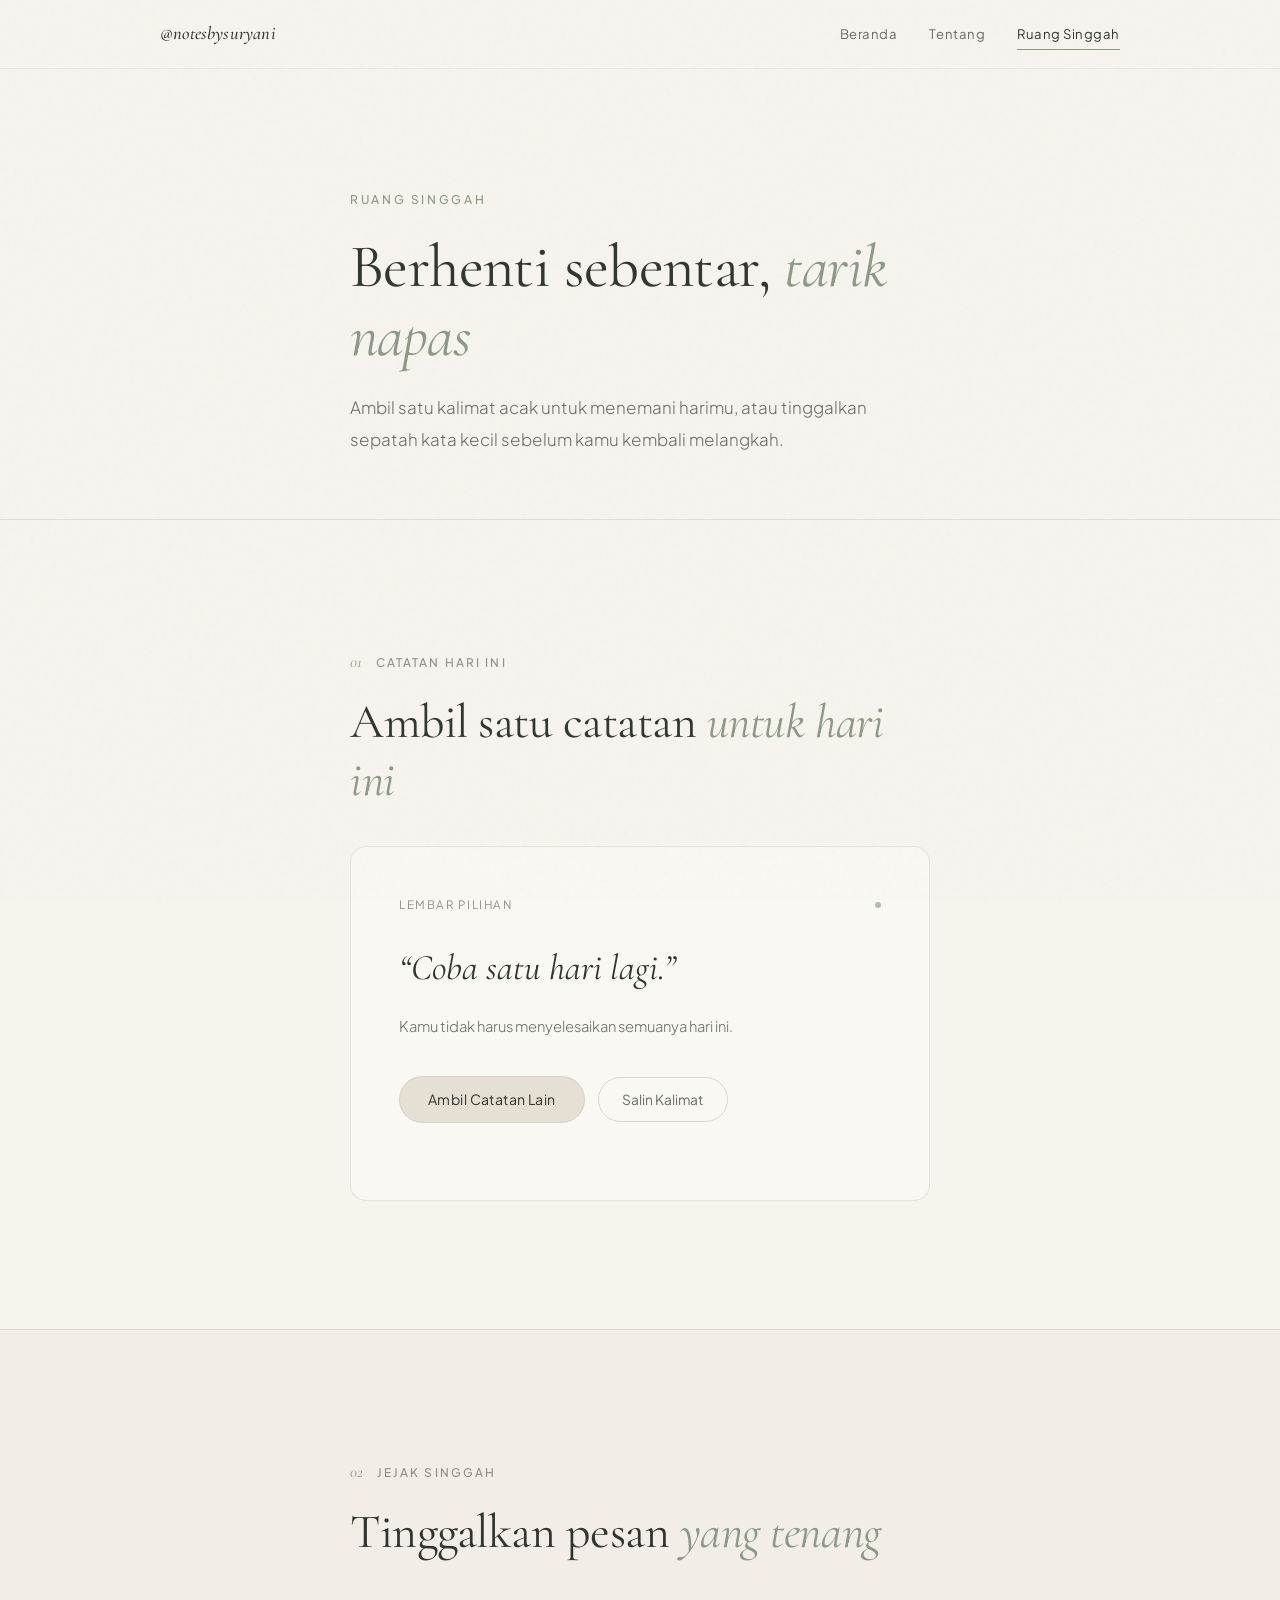
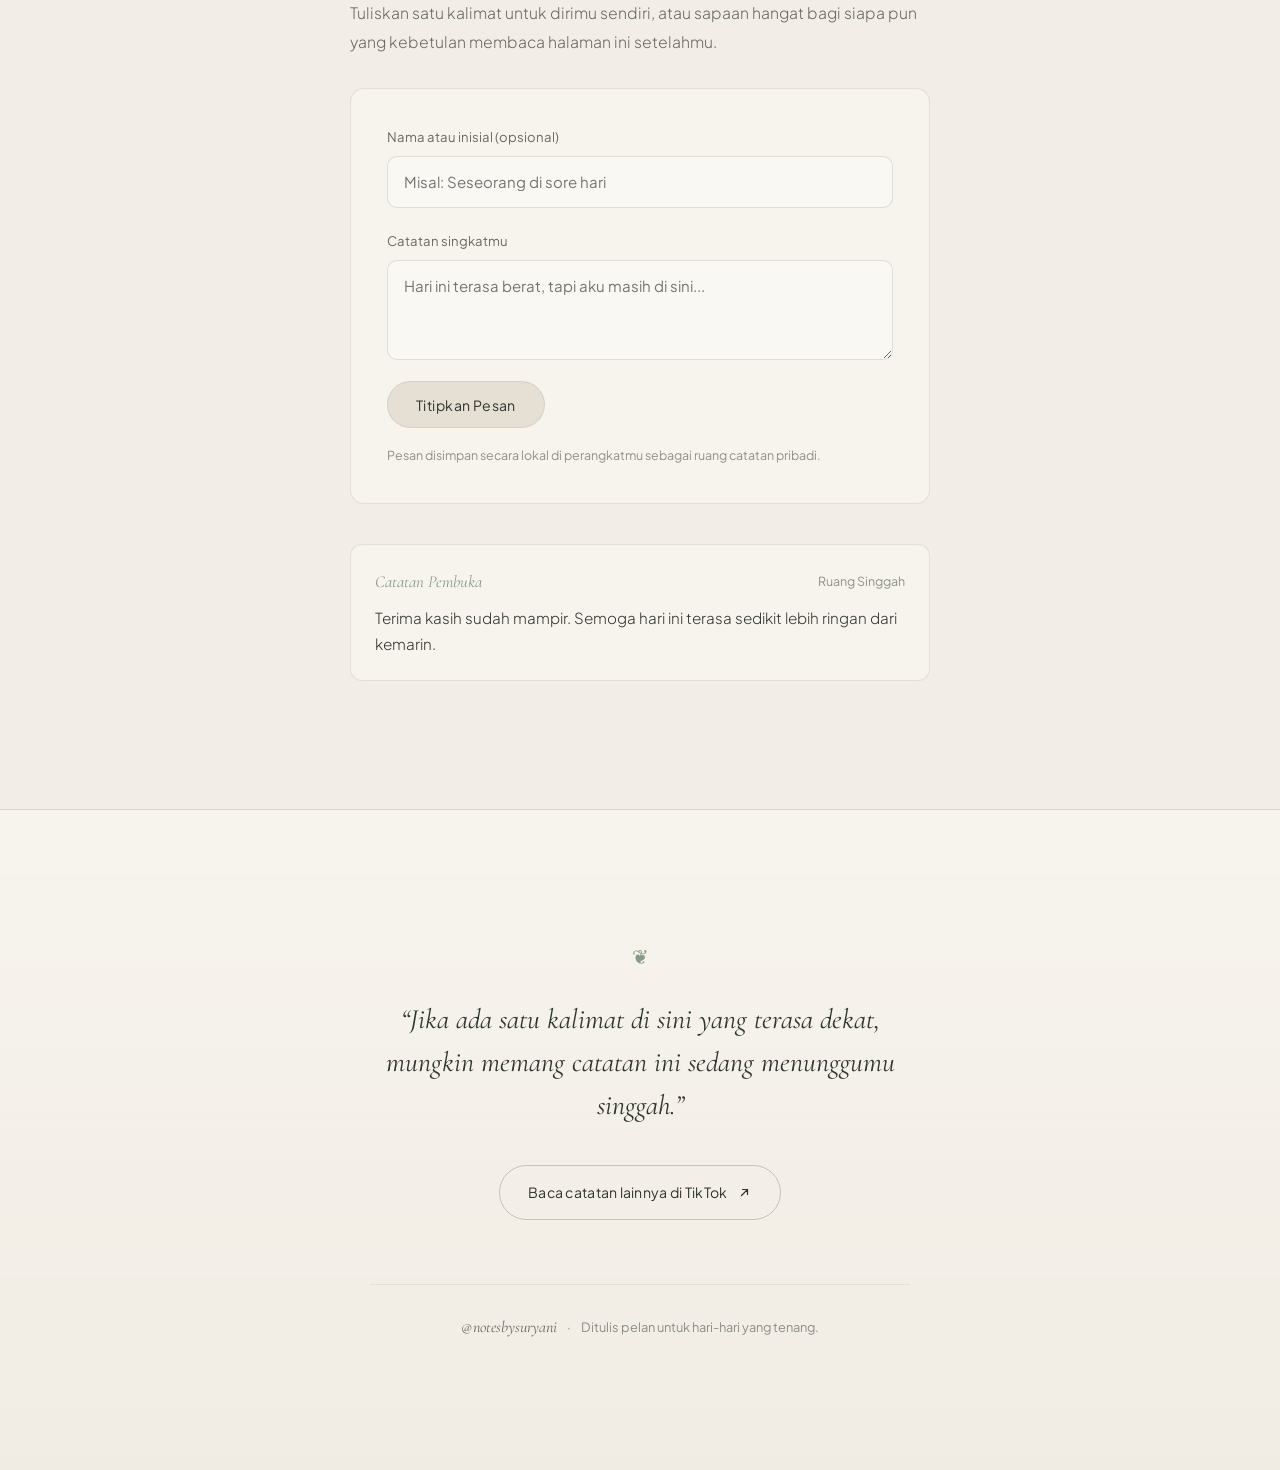
==== ruang-singgah.html @ 0a3e6094 "Add Tentang and Ruang Singgah pages" ====
<!DOCTYPE html>
<html lang="id">
<head>
  <meta charset="UTF-8" />
  <meta name="viewport" content="width=device-width, initial-scale=1.0" />
  <title>Ruang Singgah — Notes by Suryani</title>
  <meta
    name="description"
    content="Ambil satu catatan untuk hari ini dan tinggalkan jejak singkat di Ruang Singgah Notes by Suryani."
  />

  <link rel="preconnect" href="https://fonts.googleapis.com" />
  <link rel="preconnect" href="https://fonts.gstatic.com" crossorigin />
  <link
    href="https://fonts.googleapis.com/css2?family=Cormorant+Garamond:ital,wght@0,400;0,500;0,600;1,400;1,500;1,600&family=Plus+Jakarta+Sans:wght@300;400;500&display=swap"
    rel="stylesheet"
  />

  <link rel="stylesheet" href="styles.css" />
</head>
<body>
  <div class="paper-grain" aria-hidden="true"></div>

  <header class="site-header">
    <div class="container header-inner">
      <a href="index.html" class="brand-mark">@notesbysuryani</a>
      <nav class="site-nav" aria-label="Navigasi utama">
        <a href="index.html">Beranda</a>
        <a href="tentang.html">Tentang</a>
        <a href="ruang-singgah.html" class="is-active" aria-current="page">Ruang Singgah</a>
      </nav>
    </div>
  </header>

  <main>
    <!-- Page Hero -->
    <section class="page-hero section" aria-labelledby="lounge-title">
      <div class="container reading-column">
        <p class="eyebrow reveal">Ruang Singgah</p>
        <h1 id="lounge-title" class="page-title reveal">
          Berhenti sebentar, <em>tarik napas</em>
        </h1>
        <p class="page-lead reveal">
          Ambil satu kalimat acak untuk menemani harimu, atau tinggalkan
          sepatah kata kecil sebelum kamu kembali melangkah.
        </p>
      </div>
    </section>

    <!-- Fitur 1: Ambil Satu Catatan untuk Hari Ini -->
    <section class="draw-section section" aria-labelledby="draw-title">
      <div class="container reading-column">
        <div class="section-meta reveal">
          <span class="section-num">01</span>
          <span class="section-label">Catatan Hari Ini</span>
        </div>
        <h2 id="draw-title" class="section-title reveal">
          Ambil satu catatan <em>untuk hari ini</em>
        </h2>

        <div class="draw-card reveal" aria-live="polite">
          <div class="draw-card-top">
            <span id="draw-note-num" class="note-tag">Lembar Pilihan</span>
            <span class="note-dot" aria-hidden="true"></span>
          </div>

          <blockquote id="draw-note-text" class="draw-quote">
            “Coba satu hari lagi.”
          </blockquote>

          <p id="draw-note-caption" class="draw-caption">
            Kamu tidak harus menyelesaikan semuanya hari ini.
          </p>

          <div class="draw-actions">
            <button type="button" id="btn-draw-note" class="btn-soft">
              <span>Ambil Catatan Lain</span>
            </button>
            <button type="button" id="btn-copy-note" class="btn-ghost">
              Salin Kalimat
            </button>
          </div>
          <p id="copy-feedback" class="copy-feedback" role="status"></p>
        </div>
      </div>
    </section>

    <!-- Fitur 2: Jejak Singgah (Kotak Pesan Pembaca) -->
    <section class="guestbook section" aria-labelledby="guestbook-title">
      <div class="container reading-column">
        <div class="section-meta reveal">
          <span class="section-num">02</span>
          <span class="section-label">Jejak Singgah</span>
        </div>
        <h2 id="guestbook-title" class="section-title reveal">
          Tinggalkan pesan <em>yang tenang</em>
        </h2>
        <p class="prose-intro reveal">
          Tuliskan satu kalimat untuk dirimu sendiri, atau sapaan hangat bagi
          siapa pun yang kebetulan membaca halaman ini setelahmu.
        </p>

        <form id="guestbook-form" class="guestbook-form reveal">
          <div class="form-field">
            <label for="visitor-name">Nama atau inisial (opsional)</label>
            <input
              type="text"
              id="visitor-name"
              name="visitorName"
              maxlength="40"
              placeholder="Misal: Seseorang di sore hari"
              autocomplete="off"
            />
          </div>

          <div class="form-field">
            <label for="visitor-message">Catatan singkatmu</label>
            <textarea
              id="visitor-message"
              name="visitorMessage"
              rows="3"
              maxlength="240"
              required
              placeholder="Hari ini terasa berat, tapi aku masih di sini..."
            ></textarea>
          </div>

          <div class="form-footer">
            <button type="submit" class="btn-soft">Titipkan Pesan</button>
            <span class="form-hint">
              Pesan disimpan secara lokal di perangkatmu sebagai ruang catatan pribadi.
            </span>
          </div>
        </form>

        <div id="guestbook-list" class="guestbook-list" aria-live="polite"></div>
      </div>
    </section>
  </main>

  <footer class="site-footer section" aria-label="Penutup">
    <div class="container footer-inner">
      <div class="footer-ornament reveal" aria-hidden="true">❦</div>
      <p class="footer-whisper reveal">
        “Jika ada satu kalimat di sini yang terasa dekat, mungkin memang catatan
        ini sedang menunggumu singgah.”
      </p>

      <div class="footer-cta reveal">
        <a
          href="https://www.tiktok.com/@notesbysuryani"
          target="_blank"
          rel="noopener noreferrer"
          class="btn-tiktok"
        >
          <span>Baca catatan lainnya di TikTok</span>
          <svg
            width="15"
            height="15"
            viewBox="0 0 15 15"
            fill="none"
            aria-hidden="true"
          >
            <path
              d="M4.5 10.5L10.5 4.5M10.5 4.5H5.5M10.5 4.5V9.5"
              stroke="currentColor"
              stroke-width="1.2"
              stroke-linecap="round"
              stroke-linejoin="round"
            />
          </svg>
        </a>
      </div>

      <div class="footer-bottom reveal">
        <a
          href="https://www.tiktok.com/@notesbysuryani"
          target="_blank"
          rel="noopener noreferrer"
          class="footer-handle"
        >
          @notesbysuryani
        </a>
        <span class="footer-sep" aria-hidden="true">·</span>
        <span class="footer-note">Ditulis pelan untuk hari-hari yang tenang.</span>
      </div>
    </div>
  </footer>

  <script src="script.js"></script>
</body>
</html>
---- styles.css ----
/* =========================================================
   Notes by Suryani — Editorial Digital Journal Stylesheet
   Palette:
   - Warm Cream / Kertas Linen: #F7F4EE
   - Muted Sage Green:          #8A9A86
   - Warm Earthy Beige:         #E6DFD3
   - Deep Olive Charcoal:       #2F362F
   ========================================================= */

:root {
  --bg-linen: #F7F4EE;
  --bg-card: #FAF8F3;
  --accent-sage: #8A9A86;
  --accent-sage-soft: rgba(138, 154, 134, 0.16);
  --accent-beige: #E6DFD3;
  --text-main: #2F362F;
  --text-muted: rgba(47, 54, 47, 0.72);
  --text-soft: rgba(47, 54, 47, 0.52);
  --border-hairline: rgba(47, 54, 47, 0.11);

  --font-serif: 'Cormorant Garamond', Georgia, 'Times New Roman', serif;
  --font-sans: 'Plus Jakarta Sans', -apple-system, BlinkMacSystemFont, 'Segoe UI', sans-serif;

  --max-width: 1040px;
  --reading-width: 660px;

  --ease-calm: cubic-bezier(0.22, 1, 0.36, 1);
}

*,
*::before,
*::after {
  box-sizing: border-box;
}

html {
  scroll-behavior: smooth;
  font-size: 16px;
  -webkit-font-smoothing: antialiased;
  -moz-osx-font-smoothing: grayscale;
}

body {
  margin: 0;
  background-color: var(--bg-linen);
  color: var(--text-main);
  font-family: var(--font-sans);
  font-weight: 400;
  line-height: 1.8;
  overflow-x: hidden;
}

::selection {
  background-color: var(--accent-beige);
  color: var(--text-main);
}

/* Subtle linen paper grain overlay */
.paper-grain {
  position: fixed;
  inset: 0;
  pointer-events: none;
  z-index: 999;
  opacity: 0.032;
  background-image: url("data:image/svg+xml,%3Csvg viewBox='0 0 200 200' xmlns='http://www.w3.org/2000/svg'%3E%3Cfilter id='noiseFilter'%3E%3CfeTurbulence type='fractalNoise' baseFrequency='0.85' numOctaves='3' stitchTiles='stitch'/%3E%3C/filter%3E%3Crect width='100%25' height='100%25' filter='url(%23noiseFilter)'/%3E%3C/svg%3E");
}

/* Layout helpers */
.container {
  width: 100%;
  max-width: var(--max-width);
  margin: 0 auto;
  padding: 0 clamp(1.25rem, 4vw, 2.5rem);
}

.reading-column {
  max-width: var(--reading-width);
  margin-left: auto;
  margin-right: auto;
}

.section {
  padding: clamp(4.5rem, 10vw, 8.5rem) 0;
}

/* Header */
.site-header {
  position: sticky;
  top: 0;
  z-index: 50;
  background-color: rgba(247, 244, 238, 0.86);
  backdrop-filter: blur(10px);
  -webkit-backdrop-filter: blur(10px);
  border-bottom: 1px solid rgba(47, 54, 47, 0.06);
}

.header-inner {
  display: flex;
  align-items: center;
  justify-content: space-between;
  height: 68px;
}

.brand-mark {
  font-family: var(--font-serif);
  font-style: italic;
  font-size: 1.15rem;
  font-weight: 500;
  letter-spacing: 0.01em;
  color: var(--text-main);
  text-decoration: none;
  transition: opacity 0.3s ease;
}

.brand-mark:hover {
  opacity: 0.72;
}

.site-nav {
  display: flex;
  align-items: center;
  gap: clamp(1rem, 3vw, 2rem);
}

.site-nav a {
  font-size: 0.82rem;
  font-weight: 400;
  letter-spacing: 0.04em;
  color: var(--text-muted);
  text-decoration: none;
  transition: color 0.3s ease;
}

.site-nav a:hover,
.site-nav a:focus-visible {
  color: var(--text-main);
}

.site-nav a.is-active {
  color: var(--text-main);
  position: relative;
}

.site-nav a.is-active::after {
  content: '';
  position: absolute;
  left: 0;
  right: 0;
  bottom: -4px;
  height: 1px;
  background-color: var(--accent-sage);
}

/* Hero Section */
.hero {
  min-height: calc(100svh - 68px);
  display: flex;
  flex-direction: column;
  justify-content: center;
  align-items: center;
  text-align: center;
  padding-top: clamp(3rem, 8vh, 6rem);
  padding-bottom: clamp(3rem, 8vh, 5rem);
  position: relative;
}

.hero-inner {
  max-width: 720px;
}

.eyebrow {
  margin: 0 0 1.35rem;
  font-size: 0.75rem;
  font-weight: 500;
  letter-spacing: 0.22em;
  text-transform: uppercase;
  color: var(--accent-sage);
}

.hero-title {
  margin: 0;
  font-family: var(--font-serif);
  font-weight: 400;
  font-size: clamp(3.1rem, 8.2vw, 5.6rem);
  line-height: 1.06;
  letter-spacing: -0.015em;
  color: var(--text-main);
}

.hero-title em {
  font-style: italic;
  font-weight: 400;
  color: var(--accent-sage);
}

.hero-subtitle {
  margin: 1.75rem auto 0;
  max-width: 540px;
  font-size: clamp(0.98rem, 1.8vw, 1.1rem);
  font-weight: 300;
  line-height: 1.85;
  color: var(--text-muted);
}

.hero-action {
  margin-top: 2.75rem;
}

.btn-soft {
  display: inline-flex;
  align-items: center;
  gap: 0.65rem;
  padding: 0.85rem 1.75rem;
  border-radius: 999px;
  background-color: var(--accent-beige);
  color: var(--text-main);
  font-size: 0.88rem;
  font-weight: 400;
  letter-spacing: 0.03em;
  text-decoration: none;
  border: 1px solid rgba(47, 54, 47, 0.08);
  transition:
    background-color 0.4s var(--ease-calm),
    transform 0.4s var(--ease-calm),
    border-color 0.4s var(--ease-calm);
}

.btn-soft:hover,
.btn-soft:focus-visible {
  background-color: #DED5C6;
  border-color: rgba(47, 54, 47, 0.16);
  transform: translateY(-2px);
}

.btn-arrow {
  transition: transform 0.4s var(--ease-calm);
}

.btn-soft:hover .btn-arrow {
  transform: translateY(3px);
}

.hero-divider {
  margin-top: clamp(3.5rem, 8vh, 5.5rem);
  display: flex;
  justify-content: center;
}

.divider-line {
  width: 1px;
  height: 52px;
  background: linear-gradient(
    to bottom,
    rgba(138, 154, 134, 0.55),
    rgba(138, 154, 134, 0)
  );
}

/* Shared Section Typography */
.section-meta {
  display: flex;
  align-items: center;
  gap: 0.85rem;
  margin-bottom: 1.1rem;
}

.section-num {
  font-family: var(--font-serif);
  font-style: italic;
  font-size: 1rem;
  color: var(--accent-sage);
}

.section-label {
  font-size: 0.74rem;
  font-weight: 500;
  letter-spacing: 0.18em;
  text-transform: uppercase;
  color: var(--text-soft);
}

.section-title {
  margin: 0 0 2.25rem;
  font-family: var(--font-serif);
  font-weight: 400;
  font-size: clamp(2.05rem, 4.4vw, 3rem);
  line-height: 1.2;
  letter-spacing: -0.01em;
  color: var(--text-main);
}

.section-title em {
  font-style: italic;
  color: var(--accent-sage);
}

.prose p {
  margin: 0 0 1.45rem;
  font-size: clamp(0.98rem, 1.4vw, 1.05rem);
  font-weight: 300;
  line-height: 1.9;
  color: var(--text-muted);
}

.prose p:last-child {
  margin-bottom: 0;
}

.prose em {
  font-family: var(--font-serif);
  font-style: italic;
  font-size: 1.18em;
  color: var(--text-main);
}

/* Bagian 1: Story & Pull Quote */
.story {
  border-top: 1px solid var(--border-hairline);
}

.pull-quote {
  margin: 3.5rem 0 0;
  padding: 2rem 0 2rem 1.75rem;
  border-left: 2px solid var(--accent-sage);
}

.pull-quote blockquote {
  margin: 0;
  font-family: var(--font-serif);
  font-style: italic;
  font-weight: 400;
  font-size: clamp(1.45rem, 3vw, 1.95rem);
  line-height: 1.45;
  color: var(--text-main);
}

/* Bagian 2: Meaning & 3 Pillars */
.meaning {
  background-color: rgba(230, 223, 211, 0.28);
  border-top: 1px solid var(--border-hairline);
  border-bottom: 1px solid var(--border-hairline);
}

.pillars-grid {
  margin-top: clamp(3rem, 6vw, 4.5rem);
  display: grid;
  grid-template-columns: repeat(3, 1fr);
  gap: clamp(1.25rem, 2.5vw, 2rem);
}

.pillar-card {
  background-color: var(--bg-linen);
  border: 1px solid var(--border-hairline);
  border-radius: 12px;
  padding: clamp(1.75rem, 3vw, 2.25rem);
  transition:
    transform 0.5s var(--ease-calm),
    border-color 0.5s var(--ease-calm),
    box-shadow 0.5s var(--ease-calm);
}

.pillar-card:hover {
  transform: translateY(-3px);
  border-color: rgba(138, 154, 134, 0.45);
  box-shadow: 0 12px 30px rgba(47, 54, 47, 0.04);
}

.pillar-index {
  display: inline-block;
  font-family: var(--font-serif);
  font-style: italic;
  font-size: 1.1rem;
  color: var(--accent-sage);
  margin-bottom: 0.9rem;
}

.pillar-title {
  margin: 0 0 0.75rem;
  font-family: var(--font-serif);
  font-weight: 500;
  font-size: 1.45rem;
  line-height: 1.25;
  color: var(--text-main);
}

.pillar-desc {
  margin: 0;
  font-size: 0.92rem;
  font-weight: 300;
  line-height: 1.78;
  color: var(--text-muted);
}

/* Bagian 3: Selected Notes */
.notes-header {
  margin-bottom: clamp(2.5rem, 5vw, 3.75rem);
}

.notes-header .section-title {
  margin-bottom: 0;
}

.notes-grid {
  display: grid;
  grid-template-columns: repeat(2, 1fr);
  gap: clamp(1.25rem, 2.5vw, 1.85rem);
}

.note-card {
  display: flex;
  flex-direction: column;
  justify-content: space-between;
  min-height: 230px;
  padding: clamp(1.85rem, 3.2vw, 2.5rem);
  background-color: var(--bg-card);
  border: 1px solid var(--border-hairline);
  border-radius: 14px;
  position: relative;
  transition:
    transform 0.5s var(--ease-calm),
    border-color 0.5s var(--ease-calm),
    background-color 0.5s var(--ease-calm);
}

.note-card:hover {
  transform: translateY(-3px);
  border-color: rgba(138, 154, 134, 0.42);
  background-color: #FCFBF8;
}

.note-top {
  display: flex;
  align-items: center;
  justify-content: space-between;
  margin-bottom: 1.5rem;
}

.note-tag {
  font-size: 0.72rem;
  letter-spacing: 0.14em;
  text-transform: uppercase;
  color: var(--text-soft);
}

.note-dot {
  width: 6px;
  height: 6px;
  border-radius: 50%;
  background-color: var(--accent-sage);
  opacity: 0.65;
}

.note-quote {
  margin: 0;
  font-family: var(--font-serif);
  font-style: italic;
  font-weight: 400;
  font-size: clamp(1.45rem, 2.6vw, 1.8rem);
  line-height: 1.4;
  color: var(--text-main);
}

.note-quote em {
  font-style: normal;
  border-bottom: 1px solid rgba(138, 154, 134, 0.45);
}

.note-foot {
  margin: 1.75rem 0 0;
  padding-top: 1rem;
  border-top: 1px dashed rgba(47, 54, 47, 0.1);
  font-size: 0.82rem;
  font-weight: 300;
  color: var(--text-soft);
}

/* Footer & Whispered CTA */
.site-footer {
  border-top: 1px solid var(--border-hairline);
  background: linear-gradient(
    to bottom,
    var(--bg-linen),
    rgba(230, 223, 211, 0.38)
  );
  text-align: center;
}

.footer-inner {
  max-width: 620px;
}

.footer-ornament {
  font-size: 1.25rem;
  color: var(--accent-sage);
  margin-bottom: 1.5rem;
  opacity: 0.8;
}

.footer-whisper {
  margin: 0;
  font-family: var(--font-serif);
  font-style: italic;
  font-weight: 400;
  font-size: clamp(1.35rem, 2.8vw, 1.75rem);
  line-height: 1.55;
  color: var(--text-main);
}

.footer-cta {
  margin-top: 2.35rem;
}

.btn-tiktok {
  display: inline-flex;
  align-items: center;
  gap: 0.6rem;
  padding: 0.85rem 1.75rem;
  border-radius: 999px;
  background-color: transparent;
  color: var(--text-main);
  font-size: 0.88rem;
  font-weight: 400;
  letter-spacing: 0.02em;
  text-decoration: none;
  border: 1px solid rgba(47, 54, 47, 0.24);
  transition:
    background-color 0.4s var(--ease-calm),
    border-color 0.4s var(--ease-calm),
    transform 0.4s var(--ease-calm);
}

.btn-tiktok:hover,
.btn-tiktok:focus-visible {
  background-color: var(--accent-beige);
  border-color: rgba(47, 54, 47, 0.36);
  transform: translateY(-2px);
}

.footer-bottom {
  margin-top: 4rem;
  padding-top: 1.75rem;
  border-top: 1px solid rgba(47, 54, 47, 0.08);
  display: flex;
  flex-wrap: wrap;
  justify-content: center;
  align-items: center;
  gap: 0.6rem;
  font-size: 0.8rem;
  color: var(--text-soft);
}

.footer-handle {
  font-family: var(--font-serif);
  font-style: italic;
  font-size: 1rem;
  color: var(--text-muted);
  text-decoration: none;
  transition: color 0.3s ease;
}

.footer-handle:hover {
  color: var(--text-main);
}

/* Scroll Reveal Animation (Gentle & Minimal) */
.reveal {
  opacity: 0;
  transform: translateY(16px);
  transition:
    opacity 0.95s var(--ease-calm),
    transform 0.95s var(--ease-calm);
}

.reveal.is-visible {
  opacity: 1;
  transform: translateY(0);
}

/* Accessibility: Respect reduced motion */
@media (prefers-reduced-motion: reduce) {
  html {
    scroll-behavior: auto;
  }

  .reveal {
    opacity: 1;
    transform: none;
    transition: none;
  }

  .btn-soft,
  .btn-tiktok,
  .pillar-card,
  .note-card {
    transition: none;
  }
}

/* Responsive adjustments */
@media (max-width: 880px) {
  .pillars-grid {
    grid-template-columns: 1fr;
  }
}

@media (max-width: 720px) {
  .notes-grid {
    grid-template-columns: 1fr;
  }

  .note-card {
    min-height: 195px;
  }

  .pull-quote {
    padding: 1.35rem 0 1.35rem 1.25rem;
  }
}

@media (max-width: 480px) {
  .header-inner {
    height: 60px;
  }

  .site-nav {
    gap: 0.9rem;
  }

  .site-nav a {
    font-size: 0.78rem;
  }
}

/* =========================================================
   Subpages & Interactive Ruang Singgah Styles
   ========================================================= */

.section-link-wrap {
  margin-top: 2.75rem;
}

.section-link-center {
  text-align: center;
}

.editorial-link {
  display: inline-flex;
  align-items: center;
  gap: 0.5rem;
  font-family: var(--font-serif);
  font-style: italic;
  font-size: 1.2rem;
  color: var(--text-main);
  text-decoration: none;
  border-bottom: 1px solid rgba(138, 154, 134, 0.5);
  padding-bottom: 0.2rem;
  transition:
    color 0.3s ease,
    border-color 0.3s ease,
    gap 0.3s var(--ease-calm);
}

.editorial-link:hover,
.editorial-link:focus-visible {
  color: var(--accent-sage);
  border-color: var(--accent-sage);
  gap: 0.8rem;
}

/* Subpage Hero */
.page-hero {
  padding-top: clamp(4.5rem, 10vw, 7.5rem);
  padding-bottom: clamp(2.5rem, 5vw, 4rem);
  border-bottom: 1px solid var(--border-hairline);
}

.page-title {
  margin: 0;
  font-family: var(--font-serif);
  font-weight: 400;
  font-size: clamp(2.4rem, 5.5vw, 3.8rem);
  line-height: 1.14;
  letter-spacing: -0.01em;
  color: var(--text-main);
}

.page-title em {
  font-style: italic;
  color: var(--accent-sage);
}

.page-lead {
  margin: 1.35rem 0 0;
  max-width: 560px;
  font-size: clamp(0.98rem, 1.5vw, 1.06rem);
  font-weight: 300;
  line-height: 1.85;
  color: var(--text-muted);
}

/* Tentang: Surat Pembuka & Jejak Pelan */
.letter-paper {
  background-color: var(--bg-card);
  border: 1px solid var(--border-hairline);
  border-radius: 16px;
  padding: clamp(2rem, 5vw, 3.5rem);
}

.letter-salutation {
  margin: 0 0 1.75rem;
  font-family: var(--font-serif);
  font-style: italic;
  font-size: 1.4rem;
  color: var(--text-main);
}

.letter-signoff {
  margin: 2.5rem 0 0;
  font-family: var(--font-serif);
  font-size: 1.25rem;
  line-height: 1.6;
  color: var(--text-main);
}

.letter-signoff em {
  font-style: italic;
  color: var(--accent-sage);
  font-size: 1.35rem;
}

.journey-list {
  display: flex;
  flex-direction: column;
  gap: 2rem;
  margin-top: 1rem;
}

.journey-item {
  display: grid;
  grid-template-columns: 110px 1fr;
  gap: 1.25rem;
  padding-bottom: 2rem;
  border-bottom: 1px solid var(--border-hairline);
}

.journey-item:last-child {
  padding-bottom: 0;
  border-bottom: none;
}

.journey-step {
  font-family: var(--font-serif);
  font-style: italic;
  font-size: 1.05rem;
  color: var(--accent-sage);
  padding-top: 0.15rem;
}

.journey-heading {
  margin: 0 0 0.45rem;
  font-family: var(--font-serif);
  font-weight: 500;
  font-size: 1.35rem;
  color: var(--text-main);
}

.journey-text {
  margin: 0;
  font-size: 0.95rem;
  font-weight: 300;
  line-height: 1.8;
  color: var(--text-muted);
}

/* Ruang Singgah: Draw Card */
.draw-card {
  background-color: var(--bg-card);
  border: 1px solid var(--border-hairline);
  border-radius: 16px;
  padding: clamp(2rem, 4.5vw, 3rem);
}

.draw-card-top {
  display: flex;
  align-items: center;
  justify-content: space-between;
  margin-bottom: 1.75rem;
}

.draw-quote {
  margin: 0;
  font-family: var(--font-serif);
  font-style: italic;
  font-weight: 400;
  font-size: clamp(1.65rem, 3.4vw, 2.25rem);
  line-height: 1.38;
  color: var(--text-main);
  transition: opacity 0.35s ease;
}

.draw-quote.is-fading {
  opacity: 0;
}

.draw-caption {
  margin: 1.25rem 0 0;
  font-size: 0.92rem;
  font-weight: 300;
  color: var(--text-muted);
  transition: opacity 0.35s ease;
}

.draw-caption.is-fading {
  opacity: 0;
}

.draw-actions {
  margin-top: 2.25rem;
  display: flex;
  flex-wrap: wrap;
  align-items: center;
  gap: 0.85rem;
}

.draw-actions button {
  font-family: inherit;
  cursor: pointer;
}

.btn-ghost {
  padding: 0.82rem 1.45rem;
  border-radius: 999px;
  background-color: transparent;
  color: var(--text-muted);
  font-size: 0.86rem;
  border: 1px solid rgba(47, 54, 47, 0.16);
  transition:
    background-color 0.3s ease,
    color 0.3s ease,
    border-color 0.3s ease;
}

.btn-ghost:hover,
.btn-ghost:focus-visible {
  background-color: rgba(230, 223, 211, 0.45);
  color: var(--text-main);
  border-color: rgba(47, 54, 47, 0.28);
}

.copy-feedback {
  margin: 0.85rem 0 0;
  min-height: 1.2em;
  font-size: 0.82rem;
  color: var(--accent-sage);
}

/* Ruang Singgah: Guestbook */
.guestbook {
  background-color: rgba(230, 223, 211, 0.28);
  border-top: 1px solid var(--border-hairline);
}

.prose-intro {
  margin: 0 0 2rem;
  font-size: 0.98rem;
  font-weight: 300;
  line-height: 1.85;
  color: var(--text-muted);
}

.guestbook-form {
  background-color: var(--bg-linen);
  border: 1px solid var(--border-hairline);
  border-radius: 14px;
  padding: clamp(1.5rem, 3.5vw, 2.25rem);
}

.form-field {
  display: flex;
  flex-direction: column;
  gap: 0.45rem;
  margin-bottom: 1.35rem;
}

.form-field label {
  font-size: 0.82rem;
  font-weight: 400;
  color: var(--text-muted);
}

.form-field input,
.form-field textarea {
  width: 100%;
  padding: 0.8rem 1rem;
  border-radius: 10px;
  border: 1px solid rgba(47, 54, 47, 0.14);
  background-color: var(--bg-card);
  color: var(--text-main);
  font-family: var(--font-sans);
  font-size: 0.94rem;
  line-height: 1.6;
  transition: border-color 0.3s ease, background-color 0.3s ease;
}

.form-field input:focus,
.form-field textarea:focus {
  outline: none;
  border-color: var(--accent-sage);
  background-color: #FCFBF8;
}

.form-footer {
  display: flex;
  flex-wrap: wrap;
  align-items: center;
  justify-content: space-between;
  gap: 1rem;
}

.form-footer button {
  font-family: inherit;
  cursor: pointer;
}

.form-hint {
  font-size: 0.78rem;
  color: var(--text-soft);
}

.guestbook-list {
  margin-top: 2.5rem;
  display: flex;
  flex-direction: column;
  gap: 1rem;
}

.guestbook-item {
  background-color: var(--bg-linen);
  border: 1px solid var(--border-hairline);
  border-radius: 12px;
  padding: 1.35rem 1.5rem;
}

.guestbook-meta {
  display: flex;
  align-items: center;
  justify-content: space-between;
  gap: 1rem;
  margin-bottom: 0.5rem;
  font-size: 0.78rem;
  color: var(--text-soft);
}

.guestbook-author {
  font-family: var(--font-serif);
  font-style: italic;
  font-size: 1.05rem;
  color: var(--accent-sage);
}

.guestbook-text {
  margin: 0;
  font-size: 0.95rem;
  font-weight: 300;
  line-height: 1.75;
  color: var(--text-main);
}

@media (max-width: 600px) {
  .journey-item {
    grid-template-columns: 1fr;
    gap: 0.35rem;
  }
}
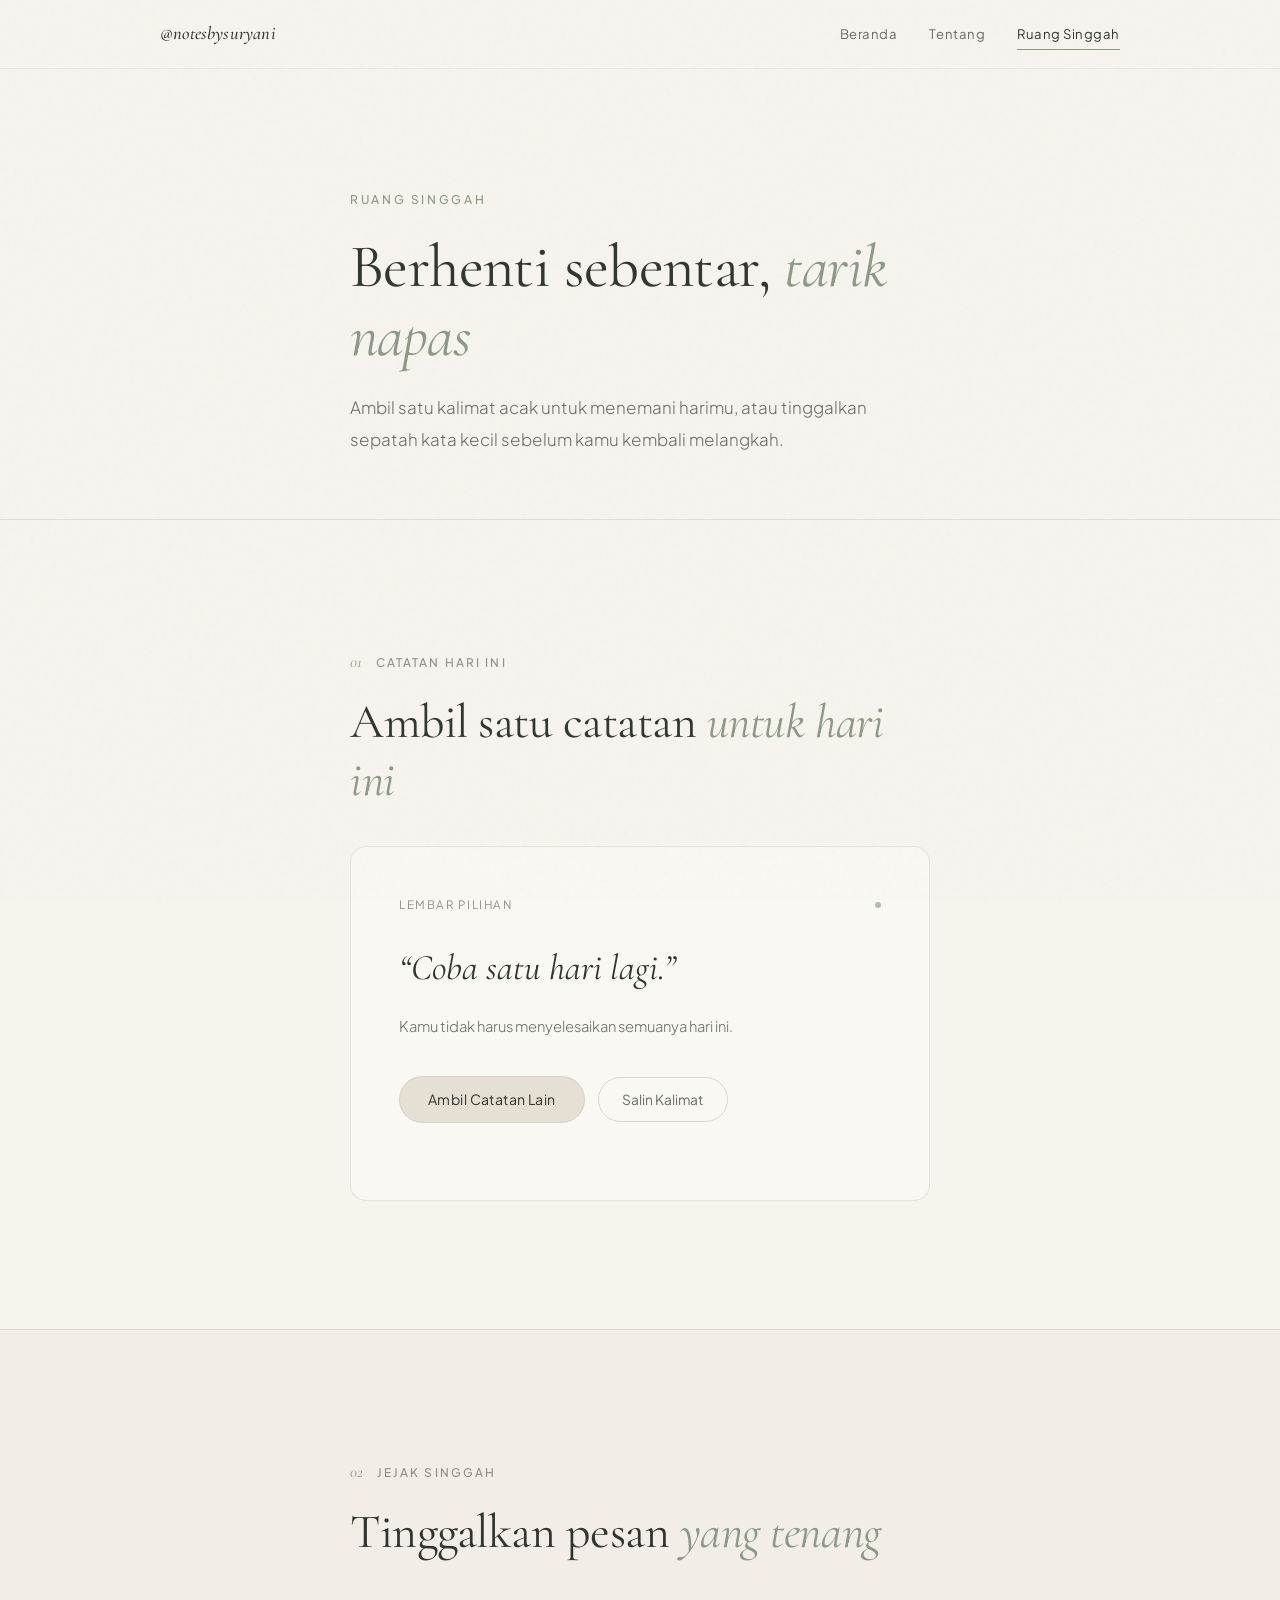
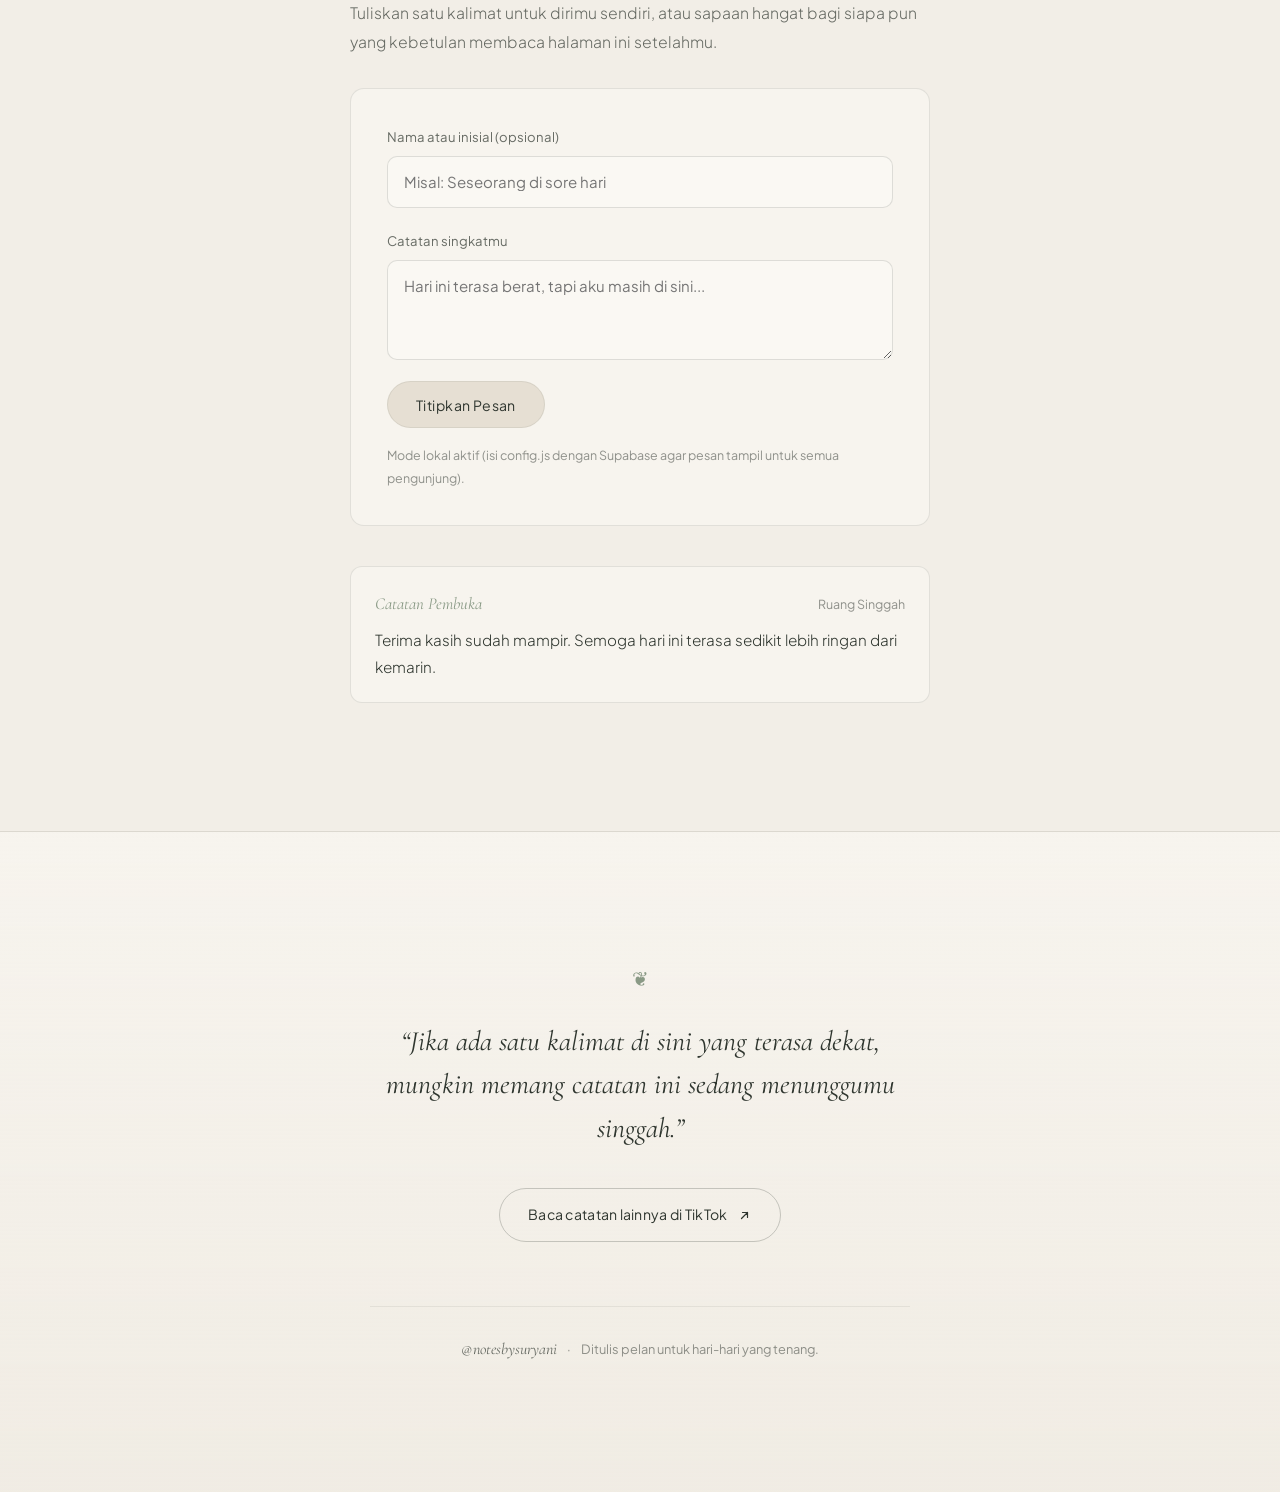
==== commit b2085a4e: "Add Supabase guestbook support with localStorage fallback" ====
--- a/ruang-singgah.html
+++ b/ruang-singgah.html
@@ -126,9 +126,11 @@
           </div>
 
           <div class="form-footer">
-            <button type="submit" class="btn-soft">Titipkan Pesan</button>
-            <span class="form-hint">
-              Pesan disimpan secara lokal di perangkatmu sebagai ruang catatan pribadi.
+            <button type="submit" id="guestbook-submit" class="btn-soft">
+              Titipkan Pesan
+            </button>
+            <span id="guestbook-status" class="form-hint">
+              Pesanmu akan tampil di Ruang Singgah untuk menemani pembaca lainnya.
             </span>
           </div>
         </form>
@@ -187,6 +189,7 @@
     </div>
   </footer>
 
+  <script src="config.js"></script>
   <script src="script.js"></script>
 </body>
 </html>
